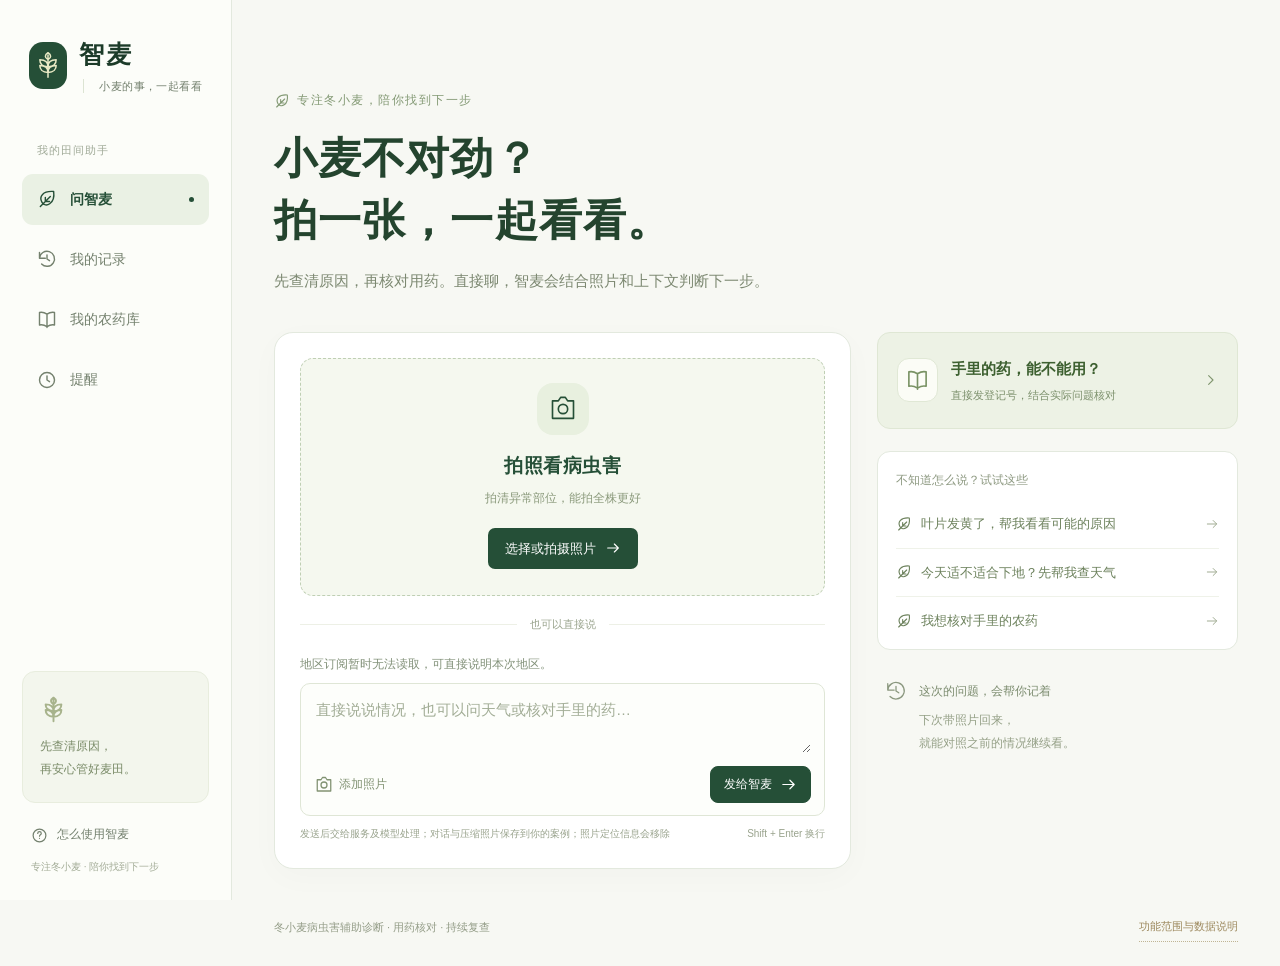
==== front_end/index.html @ 399b831f "fix: keep chat and live replies across in-app navigation" ====
<!doctype html>
<html lang="zh-CN">
  <head>
    <meta charset="UTF-8" />
    <meta name="viewport" content="width=device-width, initial-scale=1.0" />
    <meta name="theme-color" content="#254f37" />
    <meta
      name="description"
      content="拍照或说说小麦异常，一步步核对用药，带着新照片回来复查。"
    />
    <title>问智麦 · 智麦</title>
    <link rel="icon" href="assets/favicon.svg" type="image/svg+xml" />
    <link rel="stylesheet" href="css/app.css?v=2026.11.07.navigation" />
    <script src="js/store.js?v=2026.11.07.navigation" defer></script>
    <script src="js/assistant.js?v=2026.11.07.navigation" defer></script>
    <script src="js/ui.js?v=2026.11.07.navigation" defer></script>
    <script src="js/shell.js?v=2026.11.07.navigation" defer></script>
    <script src="js/navigation.js?v=2026.11.07.navigation" defer></script>
    <script src="js/reminders.js?v=2026.11.07.navigation" defer></script>
    <script src="js/reminder-cards.js?v=2026.11.07.navigation" defer></script>
    <script src="js/memory-ui.js?v=2026.11.07.navigation" defer></script>
    <script src="js/regions.js?v=2026.11.07.navigation" defer></script>
    <script src="js/search-ui.js?v=2026.11.07.navigation" defer></script>
    <script src="js/main.js?v=2026.11.07.navigation" defer></script>
    <script src="js/personal-chat.js?v=2026.11.07.navigation" defer></script>
  </head>
  <body data-screen="chat">
    <div id="app"></div>
    <noscript
      ><p>
        请启用 JavaScript 使用智麦。你可以拍照、描述症状或核对手里的药。
      </p></noscript
    >
  </body>
</html>
---- front_end/css/app.css ----
:root {
  --green: #254f37;
  --green-dark: #1c3b29;
  --soft: #edf3e9;
  --ink: #28362d;
  --muted: #73806e;
  --line: #e3e9de;
  --bg: #f7f8f3;
  --amber: #8c682e;
  --danger: #9d4940;
  --shadow: 0 8px 32px #233f2206;
}
* {
  box-sizing: border-box;
}
body {
  margin: 0;
  background: var(--bg);
  color: var(--ink);
  font:
    16px/1.8 -apple-system,
    BlinkMacSystemFont,
    "Segoe UI",
    "PingFang SC",
    "Microsoft YaHei",
    sans-serif;
}
a {
  color: inherit;
  text-decoration: none;
}
button,
input,
textarea {
  font: inherit;
}
button {
  cursor: pointer;
  color: inherit;
}
button:disabled {
  cursor: not-allowed;
  opacity: 0.55;
}
button,
a,
input,
textarea {
  outline-offset: 4px;
}
button:focus-visible,
a:focus-visible {
  outline: 3px solid #98b48d;
}
input:focus,
textarea:focus {
  outline: 2px solid #a4b897;
  border-color: #7e9c70;
}
h1,
h2,
h3,
p,
figure {
  margin: 0;
}
h1,
h2,
h3 {
  font-weight: 650;
}
img {
  max-width: 100%;
  display: block;
}
svg {
  vertical-align: middle;
}
.icon {
  width: 22px;
  height: 22px;
  flex-shrink: 0;
}
[hidden] {
  display: none !important;
}
.sr-only {
  position: absolute;
  width: 1px;
  height: 1px;
  margin: -1px;
  padding: 0;
  border: 0;
  overflow: hidden;
  clip: rect(0, 0, 0, 0);
  white-space: nowrap;
}
.skip-link {
  position: fixed;
  left: 20px;
  top: 0;
  transform: translateY(-120%);
  z-index: 100;
  background: var(--green);
  color: white;
  padding: 10px 15px;
  border-radius: 0 0 8px 8px;
}
.skip-link:focus {
  transform: translateY(0);
}
.site-header {
  height: 94px;
  border-bottom: 1px solid #e9ede4;
  background: #fbfcf8;
}
.header-inner {
  height: 100%;
  max-width: 1120px;
  padding: 0 30px;
  margin: auto;
  display: flex;
  align-items: center;
  gap: 35px;
}
.brand {
  display: flex;
  align-items: center;
  gap: 11px;
}
.brand > span {
  width: 40px;
  height: 43px;
  border-radius: 14px;
  background: var(--green);
  display: grid;
  place-items: center;
  color: #e8e9c4;
}
.brand .icon {
  width: 28px;
  height: 31px;
  stroke-width: 1.3;
}
.brand b {
  font-size: 27px;
  letter-spacing: 1.5px;
  color: var(--green-dark);
  line-height: 1.2;
}
.brand small {
  font-size: 12px;
  letter-spacing: 0.4px;
  color: #89917b;
  padding-left: 15px;
  border-left: 1px solid #dce4d3;
  margin-left: 4px;
}
.header-inner nav {
  display: flex;
  align-self: stretch;
  align-items: center;
  gap: 36px;
  margin-left: auto;
}
.header-inner nav a {
  position: relative;
  color: #7d8876;
  font-size: 15px;
  height: 100%;
  display: flex;
  align-items: center;
}
.header-inner nav a.active {
  color: var(--green);
  font-weight: 600;
}
.header-inner nav a.active:after {
  content: "";
  position: absolute;
  height: 3px;
  border-radius: 3px;
  bottom: 0;
  left: 0;
  right: 0;
  background: var(--green);
}
.icon-button {
  display: inline-flex;
  align-items: center;
  justify-content: center;
  width: 40px;
  height: 40px;
  border: 0;
  background: none;
  color: #829076;
  border-radius: 10px;
  flex-shrink: 0;
}
.icon-button:hover {
  background: #edf2e6;
  color: var(--green);
}
.help-button {
  margin-left: 1px;
}
.help-button .icon {
  width: 20px;
  height: 20px;
}
#main {
  max-width: 1040px;
  margin: 0 auto;
  padding: 0 30px;
  min-height: calc(100dvh - 185px);
}
#main:focus {
  outline: none;
}
.site-footer {
  max-width: 1040px;
  margin: 0 auto;
  padding: 28px 30px 24px;
  display: flex;
  justify-content: space-between;
  align-items: center;
  gap: 15px;
  color: #949d88;
  font-size: 11px;
}
.site-footer > button {
  font-size: 11px;
  border: 0;
  background: none;
  color: #9d895e;
  padding: 4px 0;
  border-bottom: 1px dotted #c0b594;
  white-space: nowrap;
}
.welcome {
  padding: 60px 0 36px;
}
.welcome-tag {
  color: #839974;
  font-size: 12px;
  letter-spacing: 1.5px;
  display: flex;
  align-items: center;
  gap: 7px;
}
.welcome-tag .icon {
  width: 16px;
  height: 16px;
}
.welcome h1 {
  font-size: 43px;
  line-height: 1.45;
  letter-spacing: 1.1px;
  color: #24442e;
  margin: 15px 0 16px;
}
.welcome > p {
  font-size: 15px;
  line-height: 1.9;
  color: #7c8871;
}
.mobile-break {
  display: none;
}
.home-workspace {
  display: grid;
  grid-template-columns: minmax(0, 1.6fr) minmax(290px, 1fr);
  gap: 26px;
  padding-bottom: 16px;
  align-items: start;
}
.start-card {
  padding: 25px;
  background: white;
  border: 1px solid var(--line);
  border-radius: 19px;
  box-shadow: var(--shadow);
}
.photo-start {
  width: 100%;
  display: flex;
  align-items: center;
  flex-direction: column;
  border: 1px dashed #bfcfb4;
  background: #f5f8ef;
  border-radius: 13px;
  padding: 24px 20px;
  color: var(--green);
  transition: background 0.15s;
  min-height: 238px;
}
.photo-start:hover {
  background: #edf4e4;
  border-color: #85a272;
}
.camera-badge {
  width: 52px;
  height: 52px;
  border-radius: 16px;
  background: #e8f0df;
  display: grid;
  place-items: center;
  margin-bottom: 14px;
}
.camera-badge .icon {
  width: 28px;
  height: 28px;
  stroke-width: 1.4;
}
.photo-start > strong {
  font-size: 19px;
  letter-spacing: 0.5px;
}
.photo-start > span:not(.camera-badge) {
  font-size: 12px;
  color: #8b9a7c;
  margin-top: 5px;
}
.photo-start > b {
  display: flex;
  align-items: center;
  gap: 9px;
  font-size: 13px;
  font-weight: 500;
  padding: 9px 17px;
  border-radius: 7px;
  background: var(--green);
  color: white;
  margin-top: 18px;
}
.photo-start > b .icon {
  width: 16px;
  height: 16px;
}
.or-label {
  display: flex;
  align-items: center;
  gap: 13px;
  color: #9ba58f;
  font-size: 11px;
  margin: 19px 0;
}
.or-label span {
  height: 1px;
  background: #edf0e6;
  flex: 1;
}
.home-aside {
  display: grid;
  gap: 22px;
}
.medicine-entry {
  display: flex;
  align-items: center;
  gap: 13px;
  background: #edf2e5;
  border: 1px solid #dfe7d4;
  border-radius: 13px;
  padding: 22px 19px;
  width: 100%;
  text-align: left;
  transition: background 0.15s;
}
.medicine-entry:hover {
  background: #e5eeda;
}
.entry-icon {
  width: 41px;
  height: 44px;
  display: grid;
  place-items: center;
  background: #fbfcf6;
  color: #799264;
  border: 1px solid #e0e8d5;
  border-radius: 12px;
  flex-shrink: 0;
}
.entry-icon .icon {
  width: 23px;
  height: 23px;
}
.medicine-entry strong {
  display: block;
  font-size: 15px;
  color: #3d6030;
}
.medicine-entry small {
  display: block;
  font-size: 11px;
  color: #7c906c;
  margin-top: 4px;
  line-height: 1.8;
}
.medicine-entry > .icon {
  margin-left: auto;
  width: 15px;
  color: #7f956d;
}
.quick-questions {
  background: #fff;
  border: 1px solid var(--line);
  border-radius: 13px;
  padding: 18px 18px 5px;
}
.quick-questions > h2 {
  font-size: 12px;
  font-weight: 500;
  color: #8d9981;
  margin-bottom: 9px;
}
.quick-questions > button {
  display: flex;
  align-items: center;
  gap: 9px;
  width: 100%;
  padding: 12px 0;
  background: none;
  border: 0;
  border-bottom: 1px solid #eff2e9;
  text-align: left;
  font-size: 13px;
  color: #6d825d;
}
.quick-questions > button:last-child {
  border: 0;
}
.quick-questions > button > .icon {
  width: 16px;
  height: 16px;
}
.quick-questions > button > .icon:last-child {
  margin-left: auto;
  width: 14px;
  color: #a0ac92;
}
.simple-promise {
  display: flex;
  gap: 12px;
  padding: 4px 8px;
  color: #8a977e;
}
.simple-promise > .icon {
  margin-top: 4px;
  width: 22px;
  height: 22px;
  stroke-width: 1.4;
}
.simple-promise strong {
  font-size: 12px;
  font-weight: 500;
  color: #7c8c6f;
}
.simple-promise p {
  font-size: 12px;
  line-height: 1.9;
  margin-top: 4px;
  color: #95a087;
}
.last-record {
  padding: 18px 20px;
  background: #f1f4e9;
  border: 1px solid #e4e9d9;
  border-radius: 12px;
}
.small-label {
  font-size: 11px;
  color: #8a977c;
  letter-spacing: 0.7px;
}
.last-record h2 {
  font-size: 14px;
  font-weight: 550;
  margin-top: 8px;
  overflow-wrap: anywhere;
  line-height: 1.8;
}
.last-record p {
  font-size: 11px;
  color: #94a086;
  margin-top: 4px;
}
.last-record > div {
  display: flex;
  justify-content: space-between;
  align-items: center;
  gap: 10px;
  margin-top: 15px;
}
.last-record a {
  color: #587b42;
  font-size: 12px;
}
.last-record a .icon {
  width: 15px;
  height: 15px;
}
.last-record button {
  border: 1px solid #d8e3cc;
  background: #fbfdf7;
  border-radius: 6px;
  padding: 5px 10px;
  color: #718762;
  font-size: 12px;
}
.button {
  display: inline-flex;
  align-items: center;
  justify-content: center;
  gap: 8px;
  border: 1px solid #dce4d4;
  background: #fff;
  min-height: 43px;
  padding: 10px 16px;
  border-radius: 8px;
  font-size: 13px;
  line-height: 1.6;
  font-weight: 500;
  transition: background 0.15s;
}
.button .icon {
  width: 17px;
  height: 17px;
}
.button.primary {
  background: var(--green);
  color: #fff;
  border-color: var(--green);
}
.button.primary:hover {
  background: var(--green-dark);
}
.button.secondary {
  color: #63814e;
  background: #fcfdf9;
}
.button.secondary:hover {
  background: #edf3e5;
}
.text-button {
  display: inline-flex;
  align-items: center;
  gap: 5px;
  border: 0;
  background: none;
  padding: 5px 0;
  color: #62834e;
  font-size: 13px;
}
.text-button .icon {
  width: 15px;
  height: 15px;
}
.composer {
  background: #fff;
  padding: 22px 24px;
  border-top: 1px solid #e8eddf;
}
.home-composer {
  border: 0;
  padding: 0;
}
.composer form {
  border: 1px solid #dfe6d6;
  border-radius: 10px;
  background: #fdfefb;
  padding: 12px 13px;
}
.composer form:focus-within {
  border-color: #a6ba96;
}
.composer textarea {
  width: 100%;
  display: block;
  resize: vertical;
  min-height: 54px;
  max-height: 180px;
  border: 0;
  background: none;
  color: #405b35;
  padding: 0 2px;
  font-size: 15px;
  line-height: 1.9;
  outline: none;
}
.composer textarea::placeholder {
  color: #a2ad96;
}
.composer-bottom {
  flex-wrap: wrap;
  display: flex;
  justify-content: space-between;
  align-items: center;
  gap: 10px;
  margin-top: 13px;
}
.attach-button {
  display: flex;
  align-items: center;
  gap: 6px;
  background: none;
  border: 0;
  padding: 5px 1px;
  color: #829373;
  font-size: 12px;
}
.attach-button .icon {
  width: 18px;
  height: 18px;
}
.composer-bottom .button {
  min-height: 37px;
  font-size: 12px;
  padding: 7px 13px;
}
.composer-caption {
  display: flex;
  justify-content: space-between;
  gap: 12px;
  margin-top: 9px;
  font-size: 10px;
  color: #99a38d;
}
.attachment {
  display: flex;
  align-items: center;
  gap: 10px;
  padding: 10px;
  background: #f0f5e8;
  border: 1px solid #e1e9d7;
  border-radius: 9px;
  margin-bottom: 12px;
}
.attachment > img {
  width: 48px;
  height: 48px;
  object-fit: cover;
  border-radius: 6px;
}
.attachment > span {
  min-width: 0;
  flex: 1;
}
.attachment strong {
  display: block;
  font-size: 12px;
  font-weight: 500;
  overflow: hidden;
  text-overflow: ellipsis;
  white-space: nowrap;
}
.attachment small {
  font-size: 11px;
  color: #8b9a7b;
}
.attachment .icon-button {
  width: 30px;
  height: 30px;
}
.attachment .icon {
  width: 16px;
}
.error {
  font-size: 12px;
  color: var(--danger);
  line-height: 1.9;
  overflow-wrap: anywhere;
}
.error:empty {
  display: none;
}
.composer > .error:not(:empty) {
  margin: 9px 0;
}
.dragging {
  outline: 2px dashed #7f9e6c;
  outline-offset: 4px;
}
.thread-heading {
  display: flex;
  align-items: center;
  justify-content: space-between;
  gap: 20px;
  padding: 30px 0 23px;
}
.back-link {
  display: inline-flex;
  align-items: center;
  gap: 6px;
  color: #8f9c81;
  font-size: 11px;
  margin-bottom: 8px;
}
.back-link > .icon {
  width: 13px;
  height: 13px;
}
.thread-heading h1 {
  font-size: 23px;
  line-height: 1.7;
  max-width: 760px;
  overflow-wrap: anywhere;
  letter-spacing: 0.2px;
}
.thread-heading > div > p {
  font-size: 11px;
  color: #8f9b81;
  margin-top: 3px;
}
.conversation {
  background: #fff;
  border: 1px solid var(--line);
  border-radius: 16px;
  box-shadow: var(--shadow);
  overflow: hidden;
  max-width: 860px;
  margin: 0 auto 15px;
}
.messages {
  padding: 27px 28px 4px;
  min-height: 200px;
}
.message {
  display: flex;
  align-items: flex-start;
  gap: 10px;
  margin-bottom: 26px;
}
.message.user {
  justify-content: flex-end;
}
.user-bubble {
  background: #ebf2e3;
  border: 1px solid #e3eadb;
  border-radius: 12px 0 12px 12px;
  max-width: 80%;
  padding: 12px 15px;
  color: #416131;
  font-size: 15px;
  line-height: 1.9;
  white-space: pre-wrap;
  overflow-wrap: anywhere;
}
.user-avatar {
  display: grid;
  place-items: center;
  border-radius: 9px;
  width: 29px;
  height: 29px;
  background: #f2eddf;
  color: #a59268;
  font-size: 10px;
  flex-shrink: 0;
}
.assistant-avatar {
  display: grid;
  place-items: center;
  flex-shrink: 0;
  width: 30px;
  height: 33px;
  border-radius: 10px;
  background: var(--green);
  color: #e6e8c3;
  margin-top: 2px;
}
.assistant-avatar > .icon {
  width: 22px;
  height: 24px;
  stroke-width: 1.3;
}
.assistant-content {
  flex: 1;
  min-width: 0;
  max-width: calc(100% - 40px);
}
.agent-answer,
.streaming-answer {
  line-height: 1.9;
  color: #405a35;
  overflow-wrap: anywhere;
}
.agent-evidence .knowledge-quote {
  margin-top: 14px;
  padding-top: 12px;
  border-top: 1px solid var(--line, #dce4d5);
  overflow-wrap: anywhere;
}
.speaker {
  display: block;
  color: #92a184;
  font-size: 10px;
  margin-bottom: 8px;
}
.speaker i {
  font-style: normal;
  margin: 0 3px;
  color: #b7c0ac;
}
.question-text {
  font-size: 17px;
  line-height: 1.9;
  max-width: 610px;
  color: #405a35;
}
.message-hint {
  font-size: 12px !important;
  color: #8a997b !important;
  line-height: 1.9 !important;
  margin: 9px 0 !important;
  white-space: normal;
}
.choices {
  display: flex;
  flex-wrap: wrap;
  gap: 10px;
  margin-top: 17px;
}
.choices > button {
  border: 1px solid #dce6d2;
  background: #fbfdf7;
  color: #63844e;
  border-radius: 8px;
  font-size: 14px;
  padding: 10px 17px;
  min-height: 45px;
  line-height: 1.6;
}
.choices > button:hover {
  background: #eaf2e1;
  border-color: #b6cba5;
}
.saved-photo {
  max-width: 310px;
  margin: 0;
}
.saved-photo > img {
  max-height: 250px;
  min-height: 40px;
  object-fit: contain;
  border-radius: 8px;
  background: #eef2e5;
}
.user-bubble > .saved-photo {
  margin-bottom: 9px;
}
.saved-photo figcaption {
  font-size: 11px;
  color: #899778;
  margin-top: 7px;
  white-space: normal;
}
.answer-card {
  padding: 21px 23px 20px;
  border: 1px solid #e2e9d8;
  border-radius: 0 12px 12px;
  background: #f6f9f0;
  max-width: 660px;
}
.answer-source {
  font-size: 10px;
  color: #94a183;
  letter-spacing: 0.5px;
}
.answer-card h2 {
  font-size: 19px;
  line-height: 1.7;
  color: #3e5e31;
  margin: 6px 0 11px;
  letter-spacing: 0.2px;
}
.answer-card > p {
  font-size: 14px;
  line-height: 1.95;
  color: #71865f;
}
.next-step {
  margin: 19px 0;
  padding: 14px 16px;
  border-radius: 8px;
  background: white;
  border: 1px solid #e5ebdd;
}
.next-step > span {
  display: flex;
  align-items: center;
  gap: 6px;
  font-size: 11px;
  color: #8b9d7b;
}
.next-step > span > .icon {
  width: 14px;
  height: 14px;
}
.next-step > p {
  color: #506f3f;
  font-size: 15px;
  line-height: 1.9;
  margin-top: 6px;
}
.medicine-note {
  display: flex;
  align-items: flex-start;
  gap: 8px;
  font-size: 12px !important;
  color: #8c805b !important;
}
.medicine-note > .icon {
  width: 16px;
  height: 16px;
  margin-top: 4px;
}
.explanation {
  border-top: 1px solid #e2e9d9;
  padding-top: 12px;
  margin-top: 17px;
}
.explanation summary {
  font-size: 11px;
  color: #8a997a;
  cursor: pointer;
  width: fit-content;
}
.explanation > p {
  font-size: 12px;
  color: #869777;
  line-height: 1.95;
  margin-top: 9px;
}
.answer-actions {
  display: flex;
  align-items: center;
  flex-wrap: wrap;
  gap: 9px;
  margin-top: 18px;
}
.answer-actions .button {
  font-size: 12px;
  min-height: 38px;
  padding: 8px 11px;
  white-space: normal;
}
.answer-actions .button .icon {
  width: 15px;
  height: 15px;
}
.answer-card.danger {
  background: #fcf5ef;
  border-color: #efdcd0;
}
.answer-card.danger h2 {
  color: #965b40;
}
.label-facts {
  margin: 15px 0;
  border-top: 1px solid #e2e8d8;
}
.label-facts > div {
  display: grid;
  grid-template-columns: 130px 1fr;
  gap: 12px;
  padding: 11px 0;
  border-bottom: 1px solid #e2e8d8;
  font-size: 13px;
}
.label-facts dt {
  color: #8a9a79;
}
.label-facts dd {
  margin: 0;
  color: #5e7a4c;
  overflow-wrap: anywhere;
}
.photo-pair {
  display: grid;
  grid-template-columns: 1fr 1fr;
  gap: 12px;
  margin: 18px 0 10px;
}
.photo-pair .saved-photo {
  min-width: 0;
}
.photo-pair .saved-photo img {
  width: 100%;
  height: 160px;
  object-fit: contain;
  background: #edf2e3;
}
.followup-tools {
  display: flex;
  flex-wrap: wrap;
  align-items: center;
  gap: 20px;
  padding: 5px 27px 14px 68px;
  color: #8b9b7c;
}
.followup-tools > button {
  border: 0;
  background: none;
  display: flex;
  align-items: center;
  gap: 6px;
  padding: 5px 0;
  font-size: 11px;
  color: #8b9b7c;
}
.followup-tools > button:hover {
  color: var(--green);
}
.followup-tools .icon {
  width: 14px;
  height: 14px;
}
.followup-date {
  margin: 0 25px 15px 68px;
  padding: 9px 12px;
  display: flex;
  align-items: center;
  flex-wrap: wrap;
  gap: 7px;
  background: #f4f6ec;
  border: 1px solid #e7ebdc;
  border-radius: 7px;
  color: #7b906a;
  font-size: 12px;
}
.followup-date > .icon {
  width: 15px;
  height: 15px;
}
.followup-date small {
  font-size: 10px;
  color: #a1aa93;
}
.closed-record {
  padding: 18px 25px 22px 68px;
  color: #8d9a7b;
  font-size: 13px;
}
.thinking {
  display: flex;
  gap: 8px;
  align-items: center;
  color: #9aa58f;
  font-size: 12px;
  padding-left: 40px;
  margin-bottom: 20px;
}
.spinner {
  width: 14px;
  height: 14px;
  display: inline-block;
  flex-shrink: 0;
  border: 2px solid #d2deca;
  border-top-color: var(--green);
  border-radius: 50%;
  animation: spin 0.9s linear infinite;
}
@keyframes spin {
  to {
    transform: rotate(360deg);
  }
}
.records-heading {
  display: flex;
  justify-content: space-between;
  align-items: center;
  padding: 45px 0 22px;
  gap: 18px;
}
.records-heading h1 {
  font-size: 31px;
  letter-spacing: 0.6px;
  margin-top: 6px;
}
.records-heading p {
  font-size: 14px;
  color: #88967a;
  margin-top: 6px;
}
.records-heading > .button {
  font-size: 12px;
}
.storage-note {
  font-size: 11px;
  color: #9b9c80;
  display: flex;
  align-items: center;
  gap: 7px;
  margin: 0 0 22px;
}
.storage-note > .icon {
  width: 14px;
  height: 14px;
}
.record-list {
  display: grid;
  gap: 13px;
  padding-bottom: 30px;
}
.record-row {
  display: flex;
  gap: 14px;
  align-items: center;
  padding: 19px 22px;
  background: #fff;
  border: 1px solid var(--line);
  border-radius: 12px;
  box-shadow: var(--shadow);
}
.record-main {
  display: flex;
  align-items: center;
  gap: 17px;
  flex: 1;
  min-width: 0;
}
.record-thumbnail {
  display: grid;
  place-items: center;
  width: 73px;
  height: 72px;
  background: #f1f5e9;
  border-radius: 9px;
  color: #97ae82;
  overflow: hidden;
  flex-shrink: 0;
}
.record-thumbnail img {
  width: 100%;
  height: 100%;
  object-fit: cover;
}
.record-thumbnail > .icon {
  width: 28px;
  height: 28px;
  stroke-width: 1.3;
}
.record-main > div:last-child {
  min-width: 0;
}
.record-date {
  font-size: 11px;
  color: #9aa58e;
}
.record-main h2 {
  font-size: 16px;
  font-weight: 550;
  line-height: 1.8;
  overflow: hidden;
  text-overflow: ellipsis;
  white-space: nowrap;
  max-width: 560px;
}
.record-main p {
  font-size: 12px;
  color: #80966d;
  margin-top: 3px;
}
.record-row-actions {
  display: flex;
  align-items: center;
  gap: 7px;
}
.record-row-actions .button {
  min-height: 36px;
  padding: 7px 11px;
  font-size: 12px;
}
.record-row-actions .icon-button {
  width: 30px;
  height: 30px;
}
.record-row-actions .icon {
  width: 16px;
  height: 16px;
}
.record-search {
  display: flex;
  align-items: center;
  gap: 10px;
  border: 1px solid var(--line);
  background: white;
  padding: 8px 13px;
  border-radius: 8px;
  margin: 0 0 19px;
  color: #92a281;
}
.record-search > .icon {
  width: 17px;
  height: 17px;
}
.record-search > input {
  border: 0;
  background: none;
  padding: 5px;
  width: 100%;
  font-size: 13px;
  outline: none;
}
.empty-records {
  border: 1px dashed #cfdcc2;
  border-radius: 15px;
  min-height: 330px;
  padding: 50px 25px;
  display: flex;
  flex-direction: column;
  align-items: center;
  justify-content: center;
  text-align: center;
  background: #f3f7ec;
}
.empty-records > span {
  width: 55px;
  height: 55px;
  display: grid;
  place-items: center;
  background: #e7efdd;
  color: #8fa876;
  border-radius: 18px;
  margin-bottom: 20px;
}
.empty-records > span > .icon {
  width: 29px;
  height: 29px;
  stroke-width: 1.2;
}
.empty-records h2,
.empty-records h1 {
  font-size: 19px;
  color: #6c8756;
  line-height: 1.8;
}
.empty-records p {
  font-size: 13px;
  color: #96a586;
  line-height: 1.9;
  margin: 9px 0 21px;
}
.storage-error {
  background: #fbf0e8;
  border: 1px solid #e9d9c7;
  color: #9a6843;
  font-size: 13px;
  line-height: 1.9;
  border-radius: 8px;
  padding: 13px 16px;
  margin: 20px 0;
}
.photo-unavailable {
  font-size: 11px;
  color: #9a9f8d;
  display: block;
  padding: 15px;
}
dialog {
  width: calc(100% - 36px);
  max-width: 500px;
  max-height: calc(100dvh - 50px);
  border: 1px solid #dce5d2;
  border-radius: 16px;
  background: #fff;
  color: var(--ink);
  padding: 0;
  margin: auto;
  box-shadow: 0 20px 90px #18321d30;
}
dialog::backdrop {
  background: #1d382a66;
  backdrop-filter: blur(3px);
}
dialog > form {
  display: flex;
  flex-direction: column;
  max-height: calc(100dvh - 50px);
}
dialog header {
  padding: 20px 23px 15px;
  display: flex;
  align-items: center;
  gap: 15px;
  justify-content: space-between;
  border-bottom: 1px solid var(--line);
}
dialog h2 {
  font-size: 19px;
  line-height: 1.7;
}
dialog header .icon-button {
  width: 30px;
  height: 30px;
}
dialog header .icon {
  width: 19px;
  height: 19px;
}
.dialog-body {
  padding: 23px;
  overflow: auto;
  font-size: 14px;
  line-height: 2;
  color: #6d8260;
}
.dialog-body > p {
  margin-bottom: 15px;
}
.dialog-body .dialog-note {
  font-size: 12px;
  color: #96a487;
  line-height: 1.9;
  margin: 13px 0 0;
}
.dialog-body label {
  display: block;
  font-size: 13px;
}
.dialog-body input,
.dialog-body textarea {
  display: block;
  width: 100%;
  padding: 10px 12px;
  background: #fff;
  border: 1px solid #dbe4d1;
  border-radius: 8px;
  color: var(--green);
  margin-top: 7px;
  font-size: 15px;
  line-height: 1.9;
  min-width: 0;
}
.dialog-body textarea {
  resize: vertical;
}
.dialog-body textarea::placeholder {
  color: #a1ad94;
  font-size: 13px;
}
.dialog-body .error {
  margin-top: 10px;
}
dialog footer {
  display: flex;
  justify-content: flex-end;
  gap: 10px;
  padding: 15px 23px;
  border-top: 1px solid var(--line);
  background: #fbfcf8;
}
.record-menu {
  display: grid;
  gap: 10px;
}
.record-menu > button {
  display: flex;
  gap: 10px;
  align-items: center;
  text-align: left;
  width: 100%;
  padding: 12px 13px;
  border: 1px solid #e4eadc;
  background: #f9fbf4;
  border-radius: 8px;
  color: #6c865b;
  font-size: 14px;
}
.record-menu .icon {
  width: 18px;
  height: 18px;
}
.record-menu .remove-action {
  color: #a06b5a;
  background: #fdf9f5;
}
.help-step {
  display: flex;
  gap: 15px;
  margin-bottom: 25px;
}
.help-step > b {
  display: grid;
  place-items: center;
  flex-shrink: 0;
  background: #eff4e6;
  color: #88a075;
  font-size: 13px;
  width: 31px;
  height: 31px;
  border-radius: 10px;
}
.help-step h3 {
  font-size: 15px;
  color: #547442;
}
.help-step p {
  font-size: 13px;
  color: #8a9b7b;
  margin-top: 3px;
  line-height: 1.9;
}
.demo-examples {
  border-top: 1px solid var(--line);
  padding-top: 13px;
  margin-top: 20px;
}
.demo-examples summary {
  font-size: 13px;
  cursor: pointer;
  color: #83976e;
}
.demo-examples p {
  font-size: 12px;
  color: #9aa789;
  margin: 11px 0;
}
.demo-examples .button {
  display: flex;
  width: 100%;
  margin: 8px 0;
  font-size: 12px;
}
.old-details {
  display: grid;
  grid-template-columns: 80px 1fr;
  gap: 10px;
  font-size: 13px;
}
.old-details dt {
  color: #9ba88b;
}
.old-details dd {
  margin: 0;
  overflow-wrap: anywhere;
}
#toasts {
  position: fixed;
  bottom: 22px;
  right: 24px;
  z-index: 150;
  display: grid;
  gap: 8px;
  max-width: calc(100% - 36px);
}
.toast {
  background: var(--green-dark);
  color: #fff;
  padding: 12px 18px;
  border-radius: 10px;
  font-size: 13px;
  box-shadow: 0 5px 25px #1d3c2433;
  max-width: 480px;
}
@media (min-width: 1500px) {
  .welcome {
    padding-top: 70px;
  }
  .welcome h1 {
    font-size: 48px;
  }
  .header-inner {
    max-width: 1180px;
  }
  #main,
  .site-footer {
    max-width: 1090px;
  }
  .home-workspace {
    gap: 30px;
  }
  .photo-start {
    min-height: 248px;
  }
  .welcome {
    padding-bottom: 40px;
  }
}
@media (max-width: 900px) {
  .header-inner {
    padding: 0 25px;
    gap: 22px;
  }
  .brand small {
    display: none;
  }
  .header-inner nav {
    gap: 28px;
  }
  #main {
    padding: 0 25px;
  }
  .welcome {
    padding-top: 43px;
  }
  .welcome h1 {
    font-size: 38px;
  }
  .home-workspace {
    grid-template-columns: minmax(0, 1.5fr) minmax(250px, 1fr);
    gap: 20px;
  }
  .start-card {
    padding: 20px;
  }
  .medicine-entry {
    padding: 20px 15px;
    gap: 10px;
  }
  .medicine-entry strong {
    font-size: 14px;
  }
  .medicine-entry small {
    font-size: 10px;
  }
  .entry-icon {
    width: 33px;
    height: 38px;
  }
  .quick-questions {
    padding: 17px 15px 5px;
  }
  .quick-questions > h2 {
    font-size: 11px;
  }
  .quick-questions > button {
    font-size: 12px;
  }
  .composer-caption > span:last-child {
    display: none;
  }
  .photo-start {
    padding: 23px 15px;
    min-height: 232px;
  }
  .photo-start > strong {
    font-size: 18px;
  }
  .site-footer {
    padding: 25px;
    font-size: 10px;
  }
  .site-footer > button {
    font-size: 10px;
  }
  .thread-heading h1 {
    font-size: 22px;
  }
  .record-main h2 {
    max-width: 410px;
  }
  .record-row {
    padding: 17px;
  }
  .record-row-actions .button {
    font-size: 11px;
    padding: 7px 10px;
  }
  .record-thumbnail {
    width: 64px;
    height: 64px;
  }
  .record-main {
    gap: 13px;
  }
}
@media (max-width: 680px) {
  .site-header {
    height: 73px;
  }
  .header-inner {
    padding: 0 20px;
    gap: 16px;
  }
  .brand {
    gap: 8px;
  }
  .brand > span {
    width: 33px;
    height: 36px;
    border-radius: 11px;
  }
  .brand .icon {
    width: 24px;
    height: 26px;
  }
  .brand b {
    font-size: 24px;
  }
  .header-inner nav {
    gap: 24px;
  }
  .header-inner nav a {
    font-size: 14px;
  }
  .help-button {
    width: 31px;
    height: 33px;
  }
  .help-button .icon {
    width: 18px;
    height: 18px;
  }
  #main {
    padding: 0 20px;
    min-height: calc(100dvh - 150px);
  }
  .welcome {
    padding: 32px 0 26px;
  }
  .welcome-tag {
    font-size: 10px;
    letter-spacing: 0.8px;
  }
  .welcome h1 {
    font-size: 34px;
    letter-spacing: 0.7px;
    line-height: 1.5;
    margin: 12px 0;
  }
  .welcome > p {
    font-size: 14px;
  }
  .home-workspace {
    grid-template-columns: 1fr;
    gap: 17px;
  }
  .home-aside {
    gap: 17px;
  }
  .start-card {
    padding: 20px;
  }
  .photo-start {
    min-height: 218px;
    padding: 21px;
  }
  .photo-start > strong {
    font-size: 19px;
  }
  .photo-start > span:not(.camera-badge) {
    font-size: 12px;
  }
  .camera-badge {
    width: 46px;
    height: 46px;
    border-radius: 14px;
    margin-bottom: 11px;
  }
  .camera-badge .icon {
    width: 25px;
    height: 25px;
  }
  .photo-start > b {
    font-size: 12px;
    margin-top: 16px;
    padding: 8px 14px;
  }
  .or-label {
    margin: 16px 0;
    font-size: 11px;
  }
  .medicine-entry {
    padding: 18px;
    gap: 13px;
  }
  .entry-icon {
    width: 38px;
    height: 41px;
  }
  .medicine-entry strong {
    font-size: 15px;
  }
  .medicine-entry small {
    font-size: 11px;
  }
  .medicine-entry > .icon {
    width: 17px;
  }
  .quick-questions {
    padding: 17px 18px 5px;
  }
  .quick-questions > h2 {
    font-size: 12px;
  }
  .quick-questions > button {
    font-size: 14px;
    padding: 12px 0;
  }
  .quick-questions > button > .icon {
    width: 17px;
    height: 17px;
  }
  .simple-promise {
    padding: 6px 3px;
  }
  .simple-promise strong {
    font-size: 12px;
  }
  .simple-promise p {
    font-size: 12px;
  }
  .simple-promise p br {
    display: none;
  }
  .site-footer {
    padding: 25px 20px;
    flex-direction: column;
    gap: 6px;
    align-items: center;
    font-size: 10px;
  }
  .site-footer > button {
    font-size: 10px;
  }
  .composer textarea {
    font-size: 15px;
  }
  .composer-caption {
    font-size: 10px;
  }
  .thread-heading {
    padding: 24px 0 18px;
  }
  .thread-heading h1 {
    font-size: 21px;
    line-height: 1.75;
    max-width: 430px;
  }
  .thread-heading > div > p {
    font-size: 10px;
  }
  .back-link {
    font-size: 10px;
    margin-bottom: 5px;
  }
  .conversation {
    border-radius: 13px;
  }
  .messages {
    padding: 23px 18px 4px;
  }
  .message {
    gap: 8px;
    margin-bottom: 23px;
  }
  .assistant-avatar {
    width: 27px;
    height: 30px;
    border-radius: 9px;
  }
  .assistant-avatar .icon {
    width: 20px;
    height: 23px;
  }
  .assistant-content {
    max-width: calc(100% - 35px);
  }
  .speaker {
    font-size: 9px;
  }
  .user-avatar {
    width: 26px;
    height: 27px;
    font-size: 9px;
  }
  .user-bubble {
    max-width: 85%;
    padding: 11px 13px;
    font-size: 14px;
  }
  .question-text {
    font-size: 16px;
    line-height: 1.95;
  }
  .choices {
    gap: 8px;
    margin-top: 15px;
  }
  .choices > button {
    font-size: 14px;
    padding: 9px 13px;
    min-height: 43px;
  }
  .answer-card {
    padding: 18px 17px 17px;
  }
  .answer-card h2 {
    font-size: 18px;
    line-height: 1.8;
  }
  .answer-card > p {
    font-size: 14px;
  }
  .answer-source {
    font-size: 9px;
  }
  .next-step {
    padding: 12px 13px;
    margin: 16px 0;
  }
  .next-step > p {
    font-size: 14px;
  }
  .next-step > span {
    font-size: 10px;
  }
  .medicine-note {
    font-size: 11px !important;
  }
  .answer-actions {
    gap: 8px;
    align-items: stretch;
  }
  .answer-actions .button {
    font-size: 11px;
    padding: 8px 10px;
    min-height: 37px;
  }
  .answer-actions .button > .icon {
    width: 14px;
    height: 14px;
  }
  .explanation {
    margin-top: 14px;
  }
  .explanation summary {
    font-size: 11px;
  }
  .explanation p {
    font-size: 12px;
  }
  .composer {
    padding: 17px 18px;
  }
  .home-composer {
    padding: 0;
  }
  .composer-bottom .button {
    font-size: 12px;
  }
  .followup-tools {
    padding: 3px 18px 13px 54px;
    gap: 16px;
  }
  .followup-tools button {
    font-size: 10px;
  }
  .followup-date {
    margin: 0 18px 13px 54px;
    font-size: 11px;
  }
  .followup-date small {
    font-size: 9px;
  }
  .closed-record {
    padding: 17px 18px 23px 54px;
  }
  .photo-pair {
    gap: 8px;
  }
  .photo-pair .saved-photo > img {
    height: 135px;
  }
  .photo-pair figcaption {
    font-size: 10px;
  }
  .saved-photo > img {
    max-height: 220px;
  }
  .label-facts > div {
    grid-template-columns: 105px 1fr;
    font-size: 12px;
    gap: 9px;
    padding: 10px 0;
  }
  .thinking {
    padding-left: 35px;
    font-size: 11px;
  }
  .records-heading {
    padding: 30px 0 19px;
    align-items: flex-start;
  }
  .records-heading h1 {
    font-size: 28px;
  }
  .records-heading p {
    font-size: 13px;
  }
  .records-heading > .button {
    font-size: 11px;
    padding: 8px 11px;
    min-height: 37px;
    margin-top: 14px;
  }
  .records-heading > .button .icon {
    width: 15px;
    height: 15px;
  }
  .storage-note {
    font-size: 10px;
    align-items: flex-start;
    margin-bottom: 19px;
  }
  .storage-note > .icon {
    margin-top: 2px;
  }
  .record-row {
    padding: 16px;
    flex-wrap: wrap;
    gap: 12px;
  }
  .record-main {
    flex-basis: 100%;
    gap: 13px;
  }
  .record-thumbnail {
    width: 62px;
    height: 62px;
  }
  .record-main h2 {
    font-size: 15px;
    max-width: 410px;
  }
  .record-date {
    font-size: 10px;
  }
  .record-main p {
    font-size: 11px;
  }
  .record-row-actions {
    margin-left: 75px;
    width: calc(100% - 75px);
    justify-content: space-between;
  }
  .record-row-actions .button {
    font-size: 11px;
    min-height: 33px;
    padding: 6px 10px;
  }
  .record-row-actions .icon-button {
    width: 28px;
    height: 28px;
  }
  .empty-records {
    min-height: 320px;
    padding: 35px 20px;
  }
  .empty-records h2,
  .empty-records h1 {
    font-size: 18px;
  }
  .empty-records p {
    font-size: 12px;
  }
  .empty-records > .button {
    font-size: 12px;
  }
  .last-record h2 {
    font-size: 14px;
  }
  .dialog-body {
    padding: 21px;
    font-size: 14px;
  }
  dialog header {
    padding: 18px 21px 14px;
  }
  dialog h2 {
    font-size: 18px;
  }
  dialog footer {
    padding: 14px 21px;
  }
  .dialog-note {
    font-size: 12px;
  }
  .help-step {
    gap: 13px;
    margin-bottom: 23px;
  }
  .help-step h3 {
    font-size: 14px;
  }
  .help-step p {
    font-size: 12px;
  }
  #toasts {
    right: 18px;
    bottom: 18px;
  }
  .toast {
    font-size: 12px;
  }
}
@media (max-width: 400px) {
  .header-inner {
    padding: 0 16px;
    gap: 13px;
  }
  .brand b {
    font-size: 23px;
  }
  .header-inner nav {
    gap: 20px;
  }
  .header-inner nav a {
    font-size: 13px;
  }
  .brand > span {
    width: 30px;
    height: 34px;
  }
  .help-button {
    width: 28px;
  }
  #main {
    padding: 0 16px;
  }
  .welcome {
    padding-top: 29px;
  }
  .welcome h1 {
    font-size: 32px;
  }
  .welcome-tag {
    font-size: 9px;
  }
  .welcome > p {
    font-size: 13px;
  }
  .mobile-break {
    display: block;
  }
  .start-card {
    padding: 17px;
  }
  .photo-start {
    min-height: 211px;
    padding: 20px 15px;
  }
  .photo-start > strong {
    font-size: 18px;
  }
  .photo-start > span:not(.camera-badge) {
    font-size: 11px;
  }
  .composer textarea {
    font-size: 14px;
    min-height: 58px;
  }
  .composer-bottom {
    gap: 7px;
    margin-top: 10px;
  }
  .attach-button {
    font-size: 11px;
  }
  .composer-bottom .button {
    font-size: 12px;
    min-height: 35px;
    padding: 7px 10px;
  }
  .home-workspace {
    gap: 15px;
  }
  .medicine-entry {
    padding: 17px 15px;
    gap: 11px;
  }
  .medicine-entry strong {
    font-size: 14px;
  }
  .medicine-entry small {
    font-size: 10px;
  }
  .quick-questions > button {
    font-size: 13px;
  }
  .quick-questions > h2 {
    font-size: 11px;
  }
  .thread-heading h1 {
    font-size: 19px;
  }
  .thread-heading > div > p {
    font-size: 9px;
  }
  .thread-heading {
    gap: 12px;
  }
  .messages {
    padding: 20px 13px 3px;
  }
  .message {
    gap: 7px;
  }
  .assistant-content {
    max-width: calc(100% - 33px);
  }
  .question-text {
    font-size: 16px;
  }
  .choices > button {
    font-size: 13px;
    padding: 9px 11px;
  }
  .answer-card {
    padding: 16px 14px;
  }
  .answer-card h2 {
    font-size: 17px;
  }
  .answer-card > p {
    font-size: 13px;
  }
  .next-step {
    padding: 11px;
  }
  .next-step > p {
    font-size: 14px;
  }
  .answer-actions .button {
    font-size: 11px;
    flex: 1;
    padding: 8px 7px;
  }
  .answer-actions .button .icon {
    display: none;
  }
  .label-facts > div {
    grid-template-columns: 90px 1fr;
    font-size: 11px;
  }
  .medicine-note {
    font-size: 11px !important;
  }
  .composer {
    padding: 15px 13px;
  }
  .home-composer {
    padding: 0;
  }
  .composer-caption {
    font-size: 9px;
  }
  .followup-tools {
    padding-left: 46px;
    gap: 14px;
  }
  .followup-date {
    margin-left: 46px;
    font-size: 10px;
  }
  .followup-date small {
    font-size: 9px;
  }
  .photo-pair {
    grid-template-columns: 1fr 1fr;
    gap: 7px;
  }
  .photo-pair .saved-photo > img {
    height: 105px;
  }
  .photo-pair figcaption {
    font-size: 9px;
  }
  .record-main h2 {
    font-size: 14px;
    max-width: 235px;
  }
  .record-thumbnail {
    width: 56px;
    height: 58px;
  }
  .record-main {
    gap: 11px;
  }
  .record-row {
    padding: 14px;
  }
  .record-row-actions {
    margin-left: 67px;
    width: calc(100% - 67px);
  }
  .records-heading p {
    font-size: 12px;
  }
  .records-heading > .button {
    font-size: 10px;
    padding: 7px 9px;
    gap: 5px;
  }
  .records-heading > .button > .icon {
    width: 13px;
  }
  .small-label {
    font-size: 10px;
  }
  .records-heading h1 {
    font-size: 26px;
  }
  .site-footer {
    font-size: 9px;
    padding: 23px 16px;
  }
  .site-footer > button {
    font-size: 9px;
  }
  .attachment strong {
    font-size: 11px;
  }
  .attachment small {
    font-size: 10px;
  }
  .attachment > img {
    width: 43px;
    height: 43px;
  }
  .dialog-body {
    padding: 19px;
  }
  dialog header {
    padding: 17px 19px 13px;
  }
  dialog footer {
    padding: 13px 19px;
  }
  .dialog-body > p {
    font-size: 13px;
  }
  .dialog-body input,
  .dialog-body textarea {
    font-size: 14px;
  }
  .record-menu > button {
    font-size: 13px;
  }
  .help-step h3 {
    font-size: 14px;
  }
}
@media (prefers-reduced-motion: reduce) {
  *,
  *:before,
  *:after {
    animation: none !important;
    transition: none !important;
    scroll-behavior: auto !important;
  }
}
.reading-photo {
  display: flex;
  align-items: center;
  gap: 8px;
  color: #8b9b7b;
  font-size: 12px;
  margin: 8px 0 12px;
}

/* On phones, both core actions precede the optional text entry. */
@media (max-width: 680px) {
  .home-workspace {
    display: flex;
    flex-direction: column;
    align-items: stretch;
    gap: 15px;
  }
  .start-card,
  .home-aside {
    display: contents;
  }
  .home-workspace .photo-start {
    order: 1;
    background: #fff;
    border: 1px solid #dce5d3;
    border-radius: 15px;
    min-height: 202px;
    box-shadow: var(--shadow);
  }
  .home-workspace .medicine-entry {
    order: 2;
  }
  .home-workspace .or-label {
    order: 3;
    margin: 2px 0 0;
  }
  .home-workspace .home-composer {
    order: 4;
    padding: 17px;
    background: white;
    border: 1px solid var(--line);
    border-radius: 13px;
    box-shadow: var(--shadow);
  }
  .home-workspace .quick-questions {
    order: 5;
  }
  .home-workspace .last-record,
  .home-workspace .simple-promise {
    order: 6;
  }
}

.streaming-message[hidden] {
  display: none;
}
#streamingAnswer {
  white-space: pre-wrap;
  overflow-wrap: anywhere;
}
.streaming-message small {
  display: block;
  margin-top: 12px;
  color: var(--muted);
}
/* Personal inventory and reminder entry remains reachable on narrow screens. */
@media (max-width: 600px) {
  .header-inner {
    flex-wrap: wrap;
  }
  .header-inner nav {
    flex-wrap: wrap;
    height: auto;
  }
}

/* Shared left navigation — one workspace for all four farmer journeys. */
.app-sidebar {
  position: fixed;
  inset: 0 auto 0 0;
  width: 232px;
  z-index: 30;
  display: flex;
  flex-direction: column;
  padding: 38px 22px 24px;
  background: #fcfdf9;
  border-right: 1px solid var(--line);
}
.sidebar-brand {
  align-items: center;
  gap: 12px;
  margin: 0 7px 48px;
}
.sidebar-brand > span {
  width: 43px;
  height: 47px;
  border-radius: 14px;
}
.sidebar-brand b {
  font-size: 25px;
  line-height: 1.3;
}
.sidebar-brand b small {
  display: block;
  margin-top: 8px;
  font-size: 11px;
  font-weight: 400;
  color: var(--muted);
  white-space: nowrap;
}
.nav-caption {
  margin: 0 15px 13px;
  font-size: 11px;
  letter-spacing: 1px;
  color: #a0aa98;
}
.app-sidebar nav {
  display: grid;
  gap: 9px;
}
.app-sidebar nav a {
  display: flex;
  align-items: center;
  gap: 13px;
  padding: 13px 15px;
  border-radius: 11px;
  font-size: 14px;
  color: #74816e;
  transition:
    background 0.15s,
    color 0.15s;
}
.app-sidebar nav a:hover {
  background: #f0f4ec;
  color: var(--green);
}
.app-sidebar nav a.active {
  color: var(--green);
  background: #eaf1e4;
  font-weight: 600;
}
.app-sidebar nav .icon {
  width: 20px;
  height: 20px;
  flex-shrink: 0;
}
.app-sidebar nav i {
  margin-left: auto;
  width: 5px;
  height: 5px;
  border-radius: 50%;
  background: var(--green);
}
.sidebar-bottom {
  margin-top: auto;
  padding-top: 35px;
}
.sidebar-note {
  padding: 22px 17px;
  background: #f3f6ed;
  border: 1px solid #e8edde;
  border-radius: 13px;
  color: #7a8b68;
}
.sidebar-note > .icon {
  width: 27px;
  height: 32px;
  margin-bottom: 9px;
  color: #a7b38c;
}
.sidebar-note p {
  font-size: 12px;
  line-height: 1.9;
}
.sidebar-help {
  display: flex;
  align-items: center;
  gap: 9px;
  font-size: 12px;
  background: none;
  border: none;
  padding: 21px 9px 12px;
  color: var(--muted);
}
.sidebar-help .icon {
  width: 17px;
  height: 17px;
}
.sidebar-bottom > small {
  display: block;
  padding: 0 9px;
  font-size: 10px;
  color: #a2ab96;
}
.app-workspace {
  margin-left: 232px;
  padding-top: 30px;
  min-width: 0;
}
.app-workspace #main {
  width: 100%;
  max-width: 1160px;
  min-height: calc(100dvh - 125px);
  padding-left: 42px;
  padding-right: 42px;
}
.app-workspace .site-footer {
  max-width: 1160px;
  padding-left: 42px;
  padding-right: 42px;
}
.mobile-menu,
.sidebar-backdrop {
  display: none;
}

/* Inventory / reminders use the same paper, borders and field-green accents. */
.personal-main {
  padding-top: 26px;
}
.personal-heading {
  display: flex;
  align-items: center;
  justify-content: space-between;
  gap: 24px;
  margin-bottom: 30px;
}
.page-eyebrow {
  display: flex;
  align-items: center;
  gap: 8px;
  color: #829470;
  font-size: 12px;
  margin-bottom: 10px;
}
.page-eyebrow .icon {
  width: 16px;
  height: 16px;
}
.personal-heading h1 {
  font-size: clamp(27px, 2.5vw, 35px);
  line-height: 1.45;
  letter-spacing: -0.8px;
  margin-bottom: 10px;
}
.personal-heading p {
  font-size: 14px;
  color: var(--muted);
}
.personal-heading > .button {
  flex-shrink: 0;
  font-size: 13px;
  padding: 12px 19px;
}
.personal-banner {
  display: flex;
  align-items: center;
  gap: 15px;
  padding: 20px 24px;
  border: 1px solid #e0e7d6;
  border-radius: 13px;
  background: #f0f4e9;
  color: #627454;
}
.personal-banner > .icon {
  width: 25px;
  height: 25px;
  flex-shrink: 0;
  color: #829766;
}
.personal-banner p {
  font-size: 13px;
  line-height: 1.85;
}
.personal-banner small {
  display: block;
  color: #8b987d;
  font-size: 11px;
  margin-top: 3px;
}
.personal-banner a {
  display: flex;
  align-items: center;
  gap: 8px;
  margin-left: auto;
  white-space: nowrap;
  font-size: 12px;
}
.personal-banner a .icon {
  width: 15px;
}
.personal-toolbar {
  display: flex;
  align-items: center;
  justify-content: space-between;
  gap: 18px;
  margin: 30px 0 20px;
}
.personal-toolbar h2 {
  font-size: 16px;
  font-weight: 600;
}
.personal-toolbar h2 span {
  margin-left: 8px;
  font-size: 11px;
  font-weight: 400;
  color: var(--muted);
}
.personal-search {
  display: flex;
  align-items: center;
  gap: 9px;
  width: 245px;
  padding: 9px 13px;
  border: 1px solid var(--line);
  background: #fff;
  border-radius: 9px;
}
.personal-search .icon {
  width: 16px;
  height: 16px;
  color: #9ba88e;
  flex-shrink: 0;
}
.personal-search input {
  min-width: 0;
  width: 100%;
  border: none;
  background: none;
  outline: none;
  font-size: 12px;
  color: var(--ink);
}
.personal-search:focus-within {
  outline: 2px solid #a4b897;
}
.personal-search input:focus {
  outline: none;
}
.personal-search input::placeholder {
  color: #a0aa96;
}
.personal-grid {
  display: grid;
  grid-template-columns: repeat(2, minmax(0, 1fr));
  gap: 20px;
}
.personal-card {
  display: flex;
  flex-direction: column;
  min-width: 0;
  padding: 24px;
  background: #fff;
  border: 1px solid var(--line);
  border-radius: 15px;
  box-shadow: var(--shadow);
  overflow-wrap: anywhere;
}
.card-top {
  display: flex;
  justify-content: space-between;
  align-items: center;
  margin-bottom: 19px;
}
.card-symbol {
  width: 40px;
  height: 40px;
  border-radius: 12px;
  background: #f1f5eb;
  color: #71885f;
  display: grid;
  place-items: center;
}
.card-symbol .icon {
  width: 20px;
  height: 20px;
}
.personal-badge {
  padding: 3px 9px;
  font-size: 10px;
  border-radius: 6px;
  background: #edf4e8;
  color: #5d7c4c;
}
.amber-badge {
  color: #9a8056;
  background: #f7f2e7;
}
.muted-badge {
  color: #91998b;
  background: #f1f3ed;
}
.personal-card h2 {
  font-size: 17px;
  line-height: 1.6;
  font-weight: 600;
}
.registration-number {
  font:
    12px/1.7 ui-monospace,
    SFMono-Regular,
    Consolas,
    monospace;
  margin: 7px 0 15px;
  color: #8b987e;
}
.personal-note {
  font-size: 12px;
  color: #839077;
  line-height: 1.9;
  white-space: pre-wrap;
  margin-bottom: 20px;
}
.card-actions {
  display: flex;
  align-items: center;
  justify-content: space-between;
  gap: 10px;
  border-top: 1px solid #edf0e8;
  padding-top: 16px;
  margin-top: auto;
}
.card-actions > div {
  display: flex;
  gap: 16px;
}
.card-actions .text-button {
  font-size: 11px;
  padding: 0;
}
.card-chat {
  display: inline-flex;
  gap: 6px;
  align-items: center;
}
.card-chat .icon {
  width: 14px;
  height: 14px;
}
.card-actions .subtle-danger {
  color: #a89b89;
}
.card-actions .subtle-danger:hover {
  color: var(--danger);
}
.personal-empty {
  display: grid;
  justify-items: center;
  text-align: center;
  border: 1px dashed #dce5d2;
  border-radius: 16px;
  padding: 58px 24px;
  background: #ffffff94;
}
.empty-illustration {
  position: relative;
  width: 86px;
  height: 86px;
  border-radius: 50%;
  background: #f0f4e9;
  color: #99ac81;
  display: grid;
  place-items: center;
  margin-bottom: 23px;
}
.empty-illustration::after {
  content: "";
  position: absolute;
  width: 20px;
  height: 20px;
  background: #e4edd8;
  border: 4px solid var(--bg);
  border-radius: 50%;
  right: -1px;
  bottom: 2px;
}
.empty-illustration .icon {
  width: 35px;
  height: 35px;
  stroke-width: 1.2;
}
.personal-empty h2 {
  font-size: 18px;
  font-weight: 500;
  margin-bottom: 12px;
}
.personal-empty p {
  color: #95a087;
  font-size: 12px;
  white-space: pre-line;
  line-height: 2;
  margin-bottom: 24px;
}
.personal-empty .button {
  font-size: 12px;
}
.reminder-tabs {
  display: flex;
  gap: 26px;
  border-bottom: 1px solid var(--line);
  margin-bottom: 22px;
}
.reminder-tabs button {
  position: relative;
  border: 0;
  background: none;
  color: #919d84;
  padding: 0 2px 14px;
  font-size: 13px;
}
.reminder-tabs button.selected {
  font-weight: 600;
  color: var(--green);
}
.reminder-tabs button.selected::after {
  content: "";
  position: absolute;
  inset: auto 0 -1px;
  height: 3px;
  border-radius: 3px;
  background: var(--green);
}
.notification-strip {
  display: flex;
  align-items: center;
  gap: 13px;
  padding: 16px 20px;
  border: 1px solid var(--line);
  border-radius: 12px;
  margin-bottom: 24px;
  background: #fff;
  color: #839374;
}
.notification-strip > .icon {
  width: 20px;
  height: 20px;
  flex-shrink: 0;
}
.notification-strip strong {
  display: block;
  font-size: 12px;
  font-weight: 500;
}
.notification-strip small {
  display: block;
  font-size: 11px;
  margin-top: 2px;
  color: #9aa58e;
}
.notification-strip .button {
  margin-left: auto;
  font-size: 11px;
  padding: 8px 11px;
  flex-shrink: 0;
}
.task-clock {
  font:
    500 34px/1.2 ui-sans-serif,
    sans-serif;
  color: var(--green);
  letter-spacing: -1px;
  margin: 0 0 18px;
}
.task-clock small {
  display: inline-block;
  font:
    11px/1.7 -apple-system,
    sans-serif;
  color: #9ba58f;
  margin-left: 12px;
  letter-spacing: 0;
}
.task-location {
  font-size: 11px;
  color: #99a48e;
  margin: 7px 0 15px;
}
.card-meta {
  display: block;
  color: #9ba58f;
  font-size: 10px;
  margin-bottom: 18px;
}
.message-text {
  font-size: 13px;
  line-height: 2;
  color: #75856a;
  white-space: pre-wrap;
  margin: 12px 0 18px;
}
.personal-footnote {
  color: #9ba58e;
  margin-top: 26px;
  font-size: 11px;
}
.personal-footnote summary {
  cursor: pointer;
}
.personal-footnote p {
  max-width: 750px;
  margin-top: 9px;
  line-height: 1.9;
}
.form-intro {
  font-size: 12px;
  line-height: 1.9;
  color: #8b987d;
}
.dialog-body label + label,
.dialog-body .personal-form-row,
.dialog-body .personal-form-row + label {
  margin-top: 16px;
}
.dialog-body label small {
  font-size: 10px;
  color: #a1ab96;
  margin-left: 6px;
}
.personal-form-row {
  display: grid;
  grid-template-columns: 1.3fr 1fr;
  gap: 16px;
}
.personal-form-row label + label {
  margin-top: 0;
}
.dialog-body select {
  display: block;
  width: 100%;
  padding: 10px 12px;
  border: 1px solid #dbe4d1;
  border-radius: 8px;
  background: #fff;
  margin-top: 7px;
  color: var(--green);
  font: inherit;
}
.personal-loading {
  text-align: center;
  padding: 100px 20px;
  color: var(--muted);
}
@media (max-width: 1100px) {
  .app-sidebar {
    width: 204px;
    padding: 30px 16px 22px;
  }
  .app-workspace {
    margin-left: 204px;
  }
  .app-workspace #main,
  .app-workspace .site-footer {
    padding-left: 26px;
    padding-right: 26px;
  }
  .personal-grid {
    gap: 15px;
  }
  .personal-card {
    padding: 20px;
  }
  .card-actions {
    flex-wrap: wrap;
  }
}
@media (max-width: 760px) {
  .app-sidebar {
    width: 232px;
    transform: translateX(-100%);
    visibility: hidden;
    transition: transform 0.18s;
    padding-top: 36px;
  }
  .nav-open .app-sidebar {
    transform: translateX(0);
    visibility: visible;
  }
  .sidebar-backdrop:not([hidden]) {
    display: block;
    position: fixed;
    inset: 0;
    z-index: 29;
    border: 0;
    background: #20392755;
  }
  .mobile-menu {
    display: grid;
    place-items: center;
    position: absolute;
    top: 15px;
    left: 14px;
    background: #fff;
    border: 1px solid var(--line);
    width: 36px;
    height: 36px;
    border-radius: 10px;
  }
  .app-workspace {
    margin-left: 0;
    padding-top: 60px;
  }
  .app-workspace #main,
  .app-workspace .site-footer {
    padding-left: 20px;
    padding-right: 20px;
  }
  .personal-main {
    padding-top: 13px;
  }
  .personal-heading {
    gap: 15px;
    align-items: flex-start;
    flex-wrap: wrap;
    margin-bottom: 24px;
  }
  .personal-heading h1 {
    font-size: 28px;
  }
  .personal-heading p {
    font-size: 12px;
  }
  .personal-heading > .button {
    font-size: 12px;
    padding: 9px 14px;
  }
  .personal-banner {
    padding: 16px;
    gap: 10px;
  }
  .personal-banner a {
    display: none;
  }
  .personal-banner p {
    font-size: 12px;
  }
  .personal-toolbar {
    align-items: stretch;
    flex-direction: column;
    gap: 13px;
    margin-top: 24px;
  }
  .personal-search {
    width: 100%;
  }
  .personal-grid {
    grid-template-columns: 1fr;
  }
  .personal-empty {
    padding: 42px 18px;
  }
  .personal-empty h2 {
    font-size: 16px;
  }
  .notification-strip {
    flex-wrap: wrap;
    padding: 16px;
  }
  .notification-strip .button {
    margin-left: 32px;
  }
  .personal-form-row {
    grid-template-columns: 1fr;
    gap: 0;
  }
  .personal-form-row label + label {
    margin-top: 16px;
  }
  .app-workspace .site-footer {
    flex-wrap: wrap;
    font-size: 10px;
  }
}
@media (prefers-reduced-motion: reduce) {
  .app-sidebar {
    transition: none;
  }
}
.reminder-alert {
  position: fixed;
  right: 24px;
  bottom: 24px;
  z-index: 60;
  width: min(420px, calc(100vw - 32px));
  max-height: 65vh;
  overflow: auto;
  padding: 24px;
  background: #fff;
  border: 1px solid #a3b78b;
  border-radius: 16px;
  box-shadow: 0 12px 60px #18321d33;
  color: var(--green);
}
.reminder-alert small {
  color: var(--muted);
  font-size: 12px;
}
.reminder-alert h2 {
  font-size: 20px;
  margin: 8px 0;
}
.reminder-alert p {
  white-space: pre-wrap;
  font-size: 14px;
  margin: 12px 0 20px;
  overflow-wrap: anywhere;
}
.reminder-alert > div {
  display: flex;
  gap: 10px;
  flex-wrap: wrap;
}
.reminder-count {
  margin-left: auto;
  background: var(--green);
  color: #fff;
  border-radius: 12px;
  padding: 0 7px;
  font-size: 11px;
}
.reminder-draft {
  padding: 24px;
  border: 1px solid var(--line);
  border-radius: 14px;
  background: white;
  margin: 20px auto;
  max-width: 850px;
}
.reminder-draft h3 {
  font-size: 18px;
}
.reminder-draft p {
  margin: 10px 0;
  color: var(--muted);
}
.reminder-draft .button {
  margin-right: 10px;
}
.reminder-alert [hidden],
.reminder-draft [hidden] {
  display: none;
}
.reminder-form-choice {
  margin-bottom: 18px;
}
.dialog-body label[hidden] {
  display: none;
}
.task-clock:has(small) {
  overflow-wrap: anywhere;
}
.message .reminder-draft {
  margin: 18px 0 22px;
  padding: 20px;
  background: #f3f7ed;
  border-color: #cbdcbd;
  max-width: 100%;
}
.reminder-draft h3 {
  display: flex;
  align-items: center;
  gap: 8px;
  font-size: 16px;
}
.reminder-draft h3 .icon {
  width: 19px;
  height: 19px;
}
.reminder-draft-actions {
  display: flex;
  gap: 10px;
  flex-wrap: wrap;
}
.message .reminder-draft p {
  font-size: 13px;
  line-height: 1.8;
  overflow-wrap: anywhere;
}
.message .reminder-draft [data-reminder-status] {
  font-size: 12px;
  margin-bottom: 0;
}
.memory-section-title {
  font-size: 19px;
  margin: 32px 0 18px;
}
.memory-timeline {
  margin: 18px 0;
}
.memory-timeline p {
  white-space: pre-wrap;
  overflow-wrap: anywhere;
  margin: 12px 0;
  font-size: 14px;
}
.memory-timeline .personal-badge {
  align-self: flex-start;
}
.memory-candidate {
  border-top: 1px solid var(--line);
  padding: 15px 0;
}
.memory-candidate small {
  display: block;
  color: var(--muted);
}
#serverCases {
  margin-top: 18px;
}
.memory-card .button {
  margin: 8px 8px 0 0;
}
.memory-card strong {
  overflow-wrap: anywhere;
}

/* Cases and regional subscriptions share the existing calm green workspace. */
.case-workspace {
  margin: 30px 0 44px;
}
.case-summary {
  display: flex;
  align-items: center;
  justify-content: space-between;
  gap: 24px;
  padding: 28px 0;
}
.case-summary h2 {
  color: var(--green, #254f37);
  margin: 10px 0;
}
.case-summary p,
.case-workspace small {
  color: var(--muted, #829179);
}
.case-workspace small {
  display: block;
  margin: 12px 0;
  line-height: 1.7;
}
.case-actions {
  display: flex;
  gap: 12px;
  flex-wrap: wrap;
  margin: 18px 0;
}
.case-detail-grid {
  display: grid;
  grid-template-columns: repeat(2, minmax(0, 1fr));
  gap: 22px;
}
.case-detail-grid .personal-card {
  min-width: 0;
}
.case-workspace h4 {
  margin: 24px 0 12px;
}
.case-workspace ul {
  padding-left: 24px;
  line-height: 1.9;
}
.case-workspace select {
  display: block;
  width: 100%;
  border: 1px solid #dce4d5;
  border-radius: 10px;
  background: #fafbf7;
  padding: 12px;
  margin: 12px 0;
  color: #254f37;
  font: inherit;
}
.case-photos {
  display: grid;
  grid-template-columns: repeat(auto-fill, minmax(180px, 1fr));
  gap: 18px;
  margin: 22px 0;
}
.case-photos figure {
  margin: 0;
}
.case-photos img {
  width: 100%;
  height: 180px;
  object-fit: cover;
  border-radius: 16px;
  background: #eef2e8;
}
.case-photos figcaption {
  font-size: 12px;
  color: #829179;
  margin: 8px 0;
}
.case-thread-links {
  margin-bottom: 20px;
}
.reminder-tabs a,
.reminder-tabs > span {
  padding: 16px 4px;
  color: #829179;
  text-decoration: none;
}
.reminder-tabs > span.selected {
  color: #254f37;
  border-bottom: 3px solid #254f37;
}
.subscription-pests {
  border: 1px solid #dce4d5;
  border-radius: 14px;
  padding: 14px;
  display: grid;
  grid-template-columns: 1fr 1fr;
}
.subscription-pests label {
  display: flex;
  gap: 10px;
  align-items: center;
  margin: 8px 0;
}
.subscription-pests input {
  width: auto;
}
@media (max-width: 700px) {
  .case-summary {
    align-items: flex-start;
    flex-direction: column;
  }
  .case-detail-grid {
    grid-template-columns: 1fr;
  }
  .case-actions .button {
    flex: 1;
    justify-content: center;
  }
  .case-workspace .personal-card {
    padding: 24px;
  }
  .reminder-tabs {
    flex-wrap: wrap;
    gap: 20px;
  }
  .case-photos {
    grid-template-columns: repeat(2, minmax(0, 1fr));
  }
}

.case-photos > p {
  grid-column: 1/-1;
}

.chat-region {
  display: flex;
  align-items: center;
  flex-wrap: wrap;
  gap: 10px 16px;
  margin: 0 0 16px;
  padding: 12px 0;
  border-bottom: 1px solid #e2e8db;
  font-size: 13px;
  color: #71846b;
}
.chat-region label {
  display: flex;
  align-items: center;
  flex-wrap: wrap;
  gap: 8px;
  flex: 1;
}
.chat-region select {
  max-width: 100%;
  min-width: 160px;
  color: #254f37;
  font: inherit;
  border: 1px solid #dce4d5;
  border-radius: 8px;
  background: #fafbf7;
  padding: 8px;
}
.chat-region small {
  width: 100%;
  font-size: 12px;
}
.chat-region-note {
  font-size: 12px;
  color: #829179;
  margin: 8px 0;
}

.weather-demo-panel {
  margin: 28px 0 44px;
  padding: 30px;
  border: 1px solid #e2dcc5;
  border-radius: 22px;
  background: #faf8ef;
}
.weather-demo-heading h2 {
  margin: 16px 0 12px;
}
.weather-demo-heading p {
  color: #7b826f;
  line-height: 1.8;
}
.weather-demo-controls {
  display: grid;
  grid-template-columns: 2fr 1fr;
  gap: 20px;
  margin: 24px 0;
}
.weather-demo-controls label {
  display: flex;
  flex-direction: column;
  gap: 10px;
  color: #62745a;
}
.weather-demo-controls select {
  width: 100%;
  min-width: 0;
  padding: 12px;
  color: #254f37;
  background: white;
  border: 1px solid #dce4d5;
  border-radius: 10px;
  font: inherit;
}
.weather-scenarios {
  display: flex;
  flex-wrap: wrap;
  gap: 12px;
}
.weather-demo-card {
  margin-top: 26px;
}
.weather-level {
  display: inline-flex;
  padding: 7px 12px;
  color: #35618e;
  background: #edf4fb;
  border-radius: 8px;
  font-size: 13px;
}
.weather-level.orange {
  color: #936220;
  background: #f5ead3;
}
.weather-level.red {
  color: #a33b31;
  background: #fae8e5;
}
.weather-advice {
  padding-left: 24px;
  line-height: 1.9;
}
.weather-advice li {
  padding: 5px 0;
}
.weather-subscription {
  border: 1px solid #dce4d5;
  padding: 18px;
  border-radius: 14px;
  margin: 18px 0;
}
.check-row {
  display: flex !important;
  flex-direction: row !important;
  align-items: center;
  gap: 10px;
}
.check-row input {
  width: auto !important;
}
.reminder-alert {
  max-height: 80vh;
  overflow: auto;
}
.reminder-alert ol {
  padding-left: 23px;
  line-height: 1.7;
}
.reminder-alert ol li {
  margin: 10px 0;
}
@media (max-width: 700px) {
  .weather-demo-panel {
    padding: 22px;
  }
  .weather-demo-controls {
    grid-template-columns: 1fr;
  }
  .weather-scenarios .button {
    width: 100%;
    justify-content: center;
  }
}
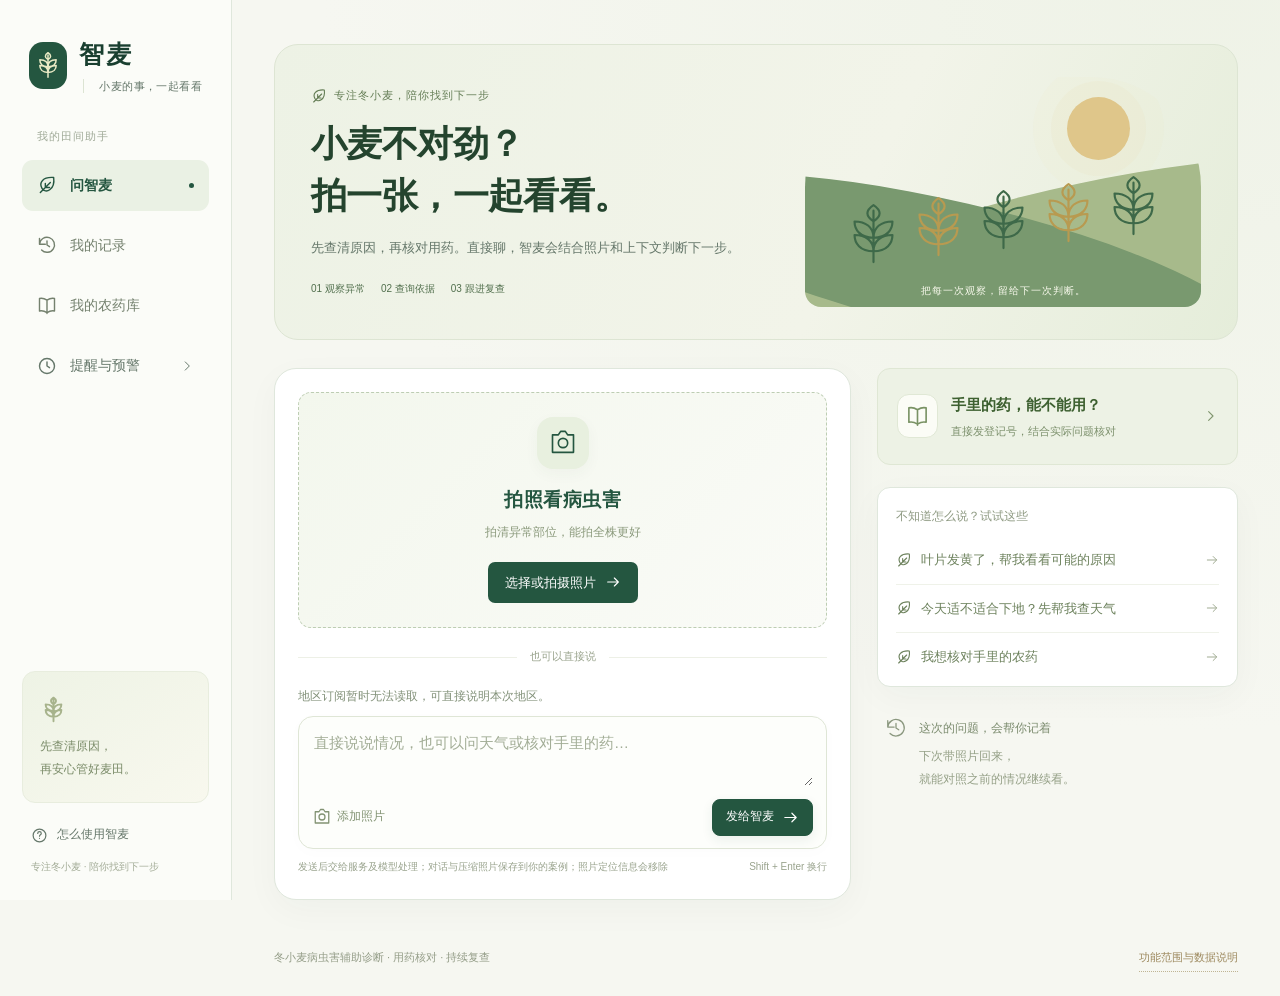
==== commit a56b6bba: "fix: stabilize execution plans and refine farmer workspace" ====
--- a/front_end/index.html
+++ b/front_end/index.html
@@ -10,19 +10,19 @@
     />
     <title>问智麦 · 智麦</title>
     <link rel="icon" href="assets/favicon.svg" type="image/svg+xml" />
-    <link rel="stylesheet" href="css/app.css?v=2026.11.07.navigation" />
-    <script src="js/store.js?v=2026.11.07.navigation" defer></script>
-    <script src="js/assistant.js?v=2026.11.07.navigation" defer></script>
-    <script src="js/ui.js?v=2026.11.07.navigation" defer></script>
-    <script src="js/shell.js?v=2026.11.07.navigation" defer></script>
-    <script src="js/navigation.js?v=2026.11.07.navigation" defer></script>
-    <script src="js/reminders.js?v=2026.11.07.navigation" defer></script>
-    <script src="js/reminder-cards.js?v=2026.11.07.navigation" defer></script>
-    <script src="js/memory-ui.js?v=2026.11.07.navigation" defer></script>
-    <script src="js/regions.js?v=2026.11.07.navigation" defer></script>
-    <script src="js/search-ui.js?v=2026.11.07.navigation" defer></script>
-    <script src="js/main.js?v=2026.11.07.navigation" defer></script>
-    <script src="js/personal-chat.js?v=2026.11.07.navigation" defer></script>
+    <link rel="stylesheet" href="css/app.css?v=2026.11.10.experience" />
+    <script src="js/store.js?v=2026.11.10.experience" defer></script>
+    <script src="js/assistant.js?v=2026.11.10.experience" defer></script>
+    <script src="js/ui.js?v=2026.11.10.experience" defer></script>
+    <script src="js/shell.js?v=2026.11.10.experience" defer></script>
+    <script src="js/navigation.js?v=2026.11.10.experience" defer></script>
+    <script src="js/reminders.js?v=2026.11.10.experience" defer></script>
+    <script src="js/reminder-cards.js?v=2026.11.10.experience" defer></script>
+    <script src="js/memory-ui.js?v=2026.11.10.experience" defer></script>
+    <script src="js/regions.js?v=2026.11.10.experience" defer></script>
+    <script src="js/search-ui.js?v=2026.11.10.experience" defer></script>
+    <script src="js/main.js?v=2026.11.10.experience" defer></script>
+    <script src="js/personal-chat.js?v=2026.11.10.experience" defer></script>
   </head>
   <body data-screen="chat">
     <div id="app"></div>
--- a/front_end/css/app.css
+++ b/front_end/css/app.css
@@ -3442,3 +3442,733 @@
     justify-content: center;
   }
 }
+
+/* Retrieved web pages stay visible after the live-search panel is removed. */
+.web-sources {
+  margin: 20px 0;
+  padding: 18px;
+  border: 1px solid #dce4d4;
+  border-radius: 16px;
+  background: #fafcf7;
+}
+.web-sources h3 {
+  margin: 0 0 4px;
+  font-size: 18px;
+}
+.web-sources .source-count,
+.search-source-note {
+  color: #687660;
+  font-size: 13px;
+}
+.web-source-list {
+  display: grid;
+  gap: 12px;
+  margin: 12px 0;
+}
+.web-source-card {
+  padding: 16px;
+  border: 1px solid #e1e7dc;
+  border-radius: 12px;
+  background: #fff;
+  min-width: 0;
+  overflow-wrap: anywhere;
+}
+.web-source-card h4 {
+  margin: 6px 0;
+  font-size: 16px;
+}
+.web-source-card p {
+  margin: 8px 0;
+  line-height: 1.7;
+}
+.web-source-card small {
+  display: block;
+  color: #687660;
+}
+.web-source-card a,
+.search-manual a {
+  color: #28583b;
+  text-decoration: underline;
+  text-underline-offset: 3px;
+}
+.source-open {
+  display: inline-block;
+  margin-top: 10px;
+}
+.search-manual {
+  font-size: 14px;
+}
+.search-manual a {
+  display: inline-block;
+  margin: 4px 20px 4px 0;
+}
+
+/* Field workspace: restrained motion, clear hierarchy, shared surfaces. */
+:root {
+  --green: #245640;
+  --green-dark: #193f30;
+  --ink: #243c31;
+  --muted: #65776a;
+  --line: #dfe7dc;
+  --bg: #f6f7f1;
+  --shadow: 0 10px 34px #24453209;
+}
+body {
+  background:
+    radial-gradient(ellipse at 95% 0, #e9efdf90, transparent 52%), var(--bg);
+}
+.app-sidebar {
+  background: #fbfcf8;
+  overflow-y: auto;
+}
+.sidebar-brand {
+  margin-bottom: 34px;
+}
+.sidebar-note {
+  background: linear-gradient(145deg, #eef3e5, #f8f8ee);
+}
+.app-sidebar .alert-nav {
+  min-width: 0;
+}
+.alert-nav > summary {
+  display: flex;
+  align-items: center;
+  gap: 13px;
+  padding: 13px 15px;
+  color: #65776a;
+  border-radius: 11px;
+  cursor: pointer;
+  list-style: none;
+  font-size: 14px;
+}
+.alert-nav > summary::-webkit-details-marker {
+  display: none;
+}
+.alert-nav > summary > .icon:last-child {
+  margin-left: auto;
+  width: 14px;
+  transition: transform 0.18s ease;
+}
+.alert-nav[open] > summary > .icon:last-child {
+  transform: rotate(90deg);
+}
+.alert-nav[open] > summary {
+  color: var(--green);
+  font-weight: 600;
+}
+.alert-nav > summary:hover {
+  background: var(--soft);
+}
+.alert-nav > summary:focus-visible {
+  outline: 3px solid #98b48d;
+  outline-offset: 2px;
+}
+.app-sidebar .secondary-nav {
+  margin: 4px 0 4px 24px;
+  padding-left: 10px;
+  border-left: 1px solid #d4dfd0;
+  display: grid;
+  gap: 3px;
+}
+.app-sidebar .secondary-nav a {
+  padding: 9px 10px;
+  font-size: 12px;
+  gap: 9px;
+}
+.app-sidebar .secondary-nav .icon {
+  width: 16px;
+  height: 16px;
+}
+.section-breadcrumb {
+  display: flex;
+  align-items: center;
+  gap: 8px;
+  color: var(--muted);
+  font-size: 12px;
+  margin: 6px 0 24px;
+}
+.section-breadcrumb .icon {
+  width: 12px;
+  height: 12px;
+}
+.section-breadcrumb span:last-child {
+  color: var(--green);
+}
+.section-link {
+  display: inline-flex;
+  align-items: center;
+  gap: 10px;
+  padding: 18px 0;
+  color: var(--green);
+  font-size: 14px;
+}
+.welcome {
+  position: relative;
+  display: grid;
+  grid-template-columns: 1.25fr 1fr;
+  align-items: center;
+  overflow: hidden;
+  padding: 32px 36px;
+  margin: 14px 0 28px;
+  border-radius: 24px;
+  background: linear-gradient(115deg, #edf2e5, #f2f4e9 60%, #e5edda);
+  border: 1px solid #dde5d3;
+  min-height: 270px;
+}
+.welcome-copy {
+  position: relative;
+  z-index: 1;
+}
+.welcome h1 {
+  font-size: clamp(26px, 2.8vw, 38px);
+  line-height: 1.45;
+  margin: 13px 0;
+  letter-spacing: -0.6px;
+}
+.welcome-copy > p {
+  font-size: 13px;
+  line-height: 1.9;
+  color: var(--muted);
+}
+.welcome-tag {
+  color: #657e56;
+  font-size: 11px;
+  letter-spacing: 1px;
+}
+.welcome-steps {
+  display: flex;
+  gap: 16px;
+  margin-top: 20px;
+  font-size: 10px;
+  color: #52704e;
+  flex-wrap: wrap;
+}
+.field-illustration {
+  height: 230px;
+  position: relative;
+  overflow: hidden;
+  border-radius: 110px 110px 16px 16px;
+  isolation: isolate;
+}
+.field-sun {
+  position: absolute;
+  top: 20px;
+  right: 18%;
+  width: 63px;
+  height: 63px;
+  border-radius: 50%;
+  background: #dfc68a;
+  box-shadow:
+    0 0 0 16px #dfc68a13,
+    0 0 0 34px #dfc68a0a;
+}
+.field-hill {
+  position: absolute;
+  width: 155%;
+  height: 130px;
+  border-radius: 50%;
+  bottom: -25px;
+}
+.field-hill.far {
+  background: #a7ba8b;
+  right: -50%;
+  bottom: -5px;
+  transform: rotate(-12deg);
+}
+.field-hill.near {
+  background: #79996f;
+  left: -40%;
+  transform: rotate(13deg);
+}
+.field-wheat {
+  position: absolute;
+  inset: 15px 10px 22px;
+  display: flex;
+  justify-content: center;
+  align-items: flex-end;
+  gap: 0;
+}
+.field-wheat > span {
+  color: #3e6949;
+  display: block;
+  transform-origin: 50% 100%;
+  animation: wheat-breeze 7s ease-in-out infinite alternate;
+  animation-delay: calc(var(--stalk) * -0.8s);
+}
+.field-wheat > span:nth-child(even) {
+  color: #b89a50;
+}
+.field-wheat .icon {
+  width: 65px;
+  height: calc(100px + var(--stalk) * 14px);
+  stroke-width: 0.8;
+}
+.field-caption {
+  position: absolute;
+  bottom: 7px;
+  width: 100%;
+  text-align: center;
+  color: #f9faed;
+  font-size: 10px;
+  letter-spacing: 1px;
+}
+@keyframes wheat-breeze {
+  from {
+    transform: rotate(-4deg);
+  }
+  to {
+    transform: rotate(4deg);
+  }
+}
+.start-card,
+.conversation,
+.personal-card,
+.quick-questions {
+  box-shadow: var(--shadow);
+}
+.start-card {
+  padding: 23px;
+  border-radius: 22px;
+}
+.photo-start {
+  min-height: 205px;
+  background: linear-gradient(135deg, #f3f7ed, #fafbf7);
+  border-color: #bdcdb3;
+}
+.camera-badge {
+  box-shadow: 0 5px 15px #2c59320a;
+  transition: transform 0.2s ease;
+}
+.photo-start:hover .camera-badge {
+  transform: translateY(-3px) rotate(-4deg);
+}
+.button {
+  transition:
+    transform 0.18s ease,
+    box-shadow 0.18s ease,
+    background 0.18s ease;
+}
+.button.primary {
+  box-shadow: 0 4px 12px #254f3715;
+}
+.button:hover:not(:disabled) {
+  transform: translateY(-1px);
+  box-shadow: 0 5px 14px #254f3715;
+}
+.button:active:not(:disabled) {
+  transform: translateY(0);
+}
+.personal-heading h1 {
+  letter-spacing: -1px;
+}
+.personal-heading > div > p {
+  max-width: 650px;
+}
+.personal-card {
+  border-radius: 20px;
+}
+.record-row {
+  transition:
+    border-color 0.2s ease,
+    box-shadow 0.2s ease;
+}
+.record-row:hover {
+  border-color: #afc3a4;
+  box-shadow: var(--shadow);
+}
+.chat-region {
+  background: #f7f9f2;
+  border-radius: 12px;
+  padding: 12px;
+  margin-bottom: 16px;
+  border-bottom: 0;
+}
+.chat-region select {
+  background-color: #fff;
+}
+.composer form {
+  border-radius: 15px;
+  box-shadow: 0 3px 16px #24453204;
+}
+.photo-prompts {
+  padding: 14px 0 16px;
+}
+.photo-prompts > div:first-child {
+  display: flex;
+  align-items: baseline;
+  flex-wrap: wrap;
+  gap: 6px 12px;
+  margin-bottom: 10px;
+}
+.photo-prompts strong {
+  font-size: 13px;
+  font-weight: 600;
+}
+.photo-prompts small {
+  font-size: 11px;
+  color: var(--muted);
+}
+.prompt-options {
+  display: flex;
+  flex-wrap: wrap;
+  gap: 7px;
+}
+.prompt-options button {
+  display: inline-flex;
+  align-items: center;
+  gap: 5px;
+  padding: 7px 10px;
+  border: 1px solid var(--line);
+  border-radius: 9px;
+  background: #fff;
+  font-size: 12px;
+  transition:
+    background 0.16s,
+    border-color 0.16s;
+}
+.prompt-options .icon {
+  width: 15px;
+  height: 15px;
+}
+.prompt-options button:hover,
+.prompt-options button[aria-pressed="true"] {
+  color: var(--green);
+  border-color: #9db78d;
+  background: #eef4e7;
+}
+.attachment {
+  border-radius: 13px;
+  animation: content-enter 0.22s ease-out;
+}
+.thinking {
+  border-radius: 12px;
+  background: #f2f6ed;
+  padding: 13px 16px;
+  margin: 20px 0;
+  color: var(--green);
+}
+.agent-answer {
+  line-height: 1.95;
+}
+.followup-tools {
+  flex-wrap: wrap;
+  gap: 10px 20px;
+}
+.plan-receipt {
+  margin: 22px 0;
+  padding: 22px;
+  border: 1px solid #cedcc3;
+  border-radius: 17px;
+  background: linear-gradient(130deg, #f0f5e8, #fafbf6);
+  animation: content-enter 0.25s ease-out;
+}
+.receipt-state {
+  display: inline-flex;
+  align-items: center;
+  gap: 7px;
+  font-size: 12px;
+  color: #376643;
+}
+.receipt-state .icon {
+  width: 16px;
+  height: 16px;
+}
+.plan-receipt h3 {
+  margin: 8px 0 12px;
+  font-size: 19px;
+}
+.plan-receipt > p {
+  font-size: 12px;
+  color: var(--muted);
+  margin: 12px 0;
+}
+.plan-receipt ol {
+  margin: 10px 0;
+  padding-left: 23px;
+  font-size: 14px;
+}
+.plan-receipt .button {
+  margin-top: 8px;
+  font-size: 13px;
+}
+.plan-unsaved {
+  background: #fbf7ed;
+  border-color: #e5d8b8;
+}
+.plan-list {
+  display: grid;
+  grid-template-columns: repeat(2, minmax(0, 1fr));
+  gap: 20px;
+  margin-top: 24px;
+}
+.plan-list .personal-empty {
+  grid-column: 1 / -1;
+}
+.plan-list-card {
+  padding: 26px;
+}
+.plan-list-card h2 {
+  font-size: 21px;
+  margin: 14px 0 8px;
+}
+.plan-tags {
+  display: flex;
+  flex-wrap: wrap;
+  gap: 7px;
+  margin: 18px 0 2px;
+}
+.plan-tags span {
+  font-size: 11px;
+  padding: 4px 8px;
+  border-radius: 6px;
+  background: #f0f4ea;
+  color: #55704a;
+}
+.plan-heading {
+  display: flex;
+  align-items: center;
+  justify-content: space-between;
+  gap: 20px;
+  margin: 30px 0 24px;
+}
+.plan-heading h1 {
+  font-size: clamp(24px, 2.7vw, 34px);
+  margin: 12px 0;
+  line-height: 1.5;
+}
+.plan-heading p {
+  color: var(--muted);
+  font-size: 12px;
+}
+.plan-heading .button {
+  flex-shrink: 0;
+  font-size: 13px;
+}
+.plan-context {
+  display: flex;
+  flex-wrap: wrap;
+  gap: 16px 25px;
+  padding: 16px 20px;
+  background: #eaf0e2;
+  border-radius: 13px;
+  margin-bottom: 24px;
+  color: #506b44;
+  font-size: 13px;
+}
+.plan-context .icon {
+  width: 17px;
+  height: 17px;
+}
+.plan-evidence {
+  padding: 24px;
+  margin: 20px 0;
+}
+.plan-evidence > h2 {
+  font-size: 18px;
+  margin: 0 0 10px;
+}
+.plan-evidence > h2:not(:first-child) {
+  margin-top: 25px;
+}
+.plan-evidence > p {
+  font-size: 14px;
+}
+.plan-section-title {
+  margin: 34px 0 18px;
+}
+.plan-section-title h2 {
+  font-size: 23px;
+}
+.plan-section-title p {
+  font-size: 13px;
+  color: var(--muted);
+  margin-top: 4px;
+}
+.plan-steps {
+  display: grid;
+  grid-template-columns: repeat(2, minmax(0, 1fr));
+  gap: 16px;
+}
+.plan-step {
+  display: flex;
+  align-items: flex-start;
+  gap: 16px;
+  padding: 25px;
+  border: 1px solid var(--line);
+  border-radius: 17px;
+  background: #fff;
+}
+.step-number {
+  font:
+    500 24px/1.5 Georgia,
+    serif;
+  color: #b2985f;
+  flex-shrink: 0;
+}
+.plan-step h2 {
+  font-size: 17px;
+  margin: 0 0 10px;
+}
+.plan-step p {
+  font-size: 13px;
+  color: #5c6e60;
+  line-height: 1.9;
+}
+.step-condition {
+  display: flex;
+  align-items: flex-start;
+  gap: 7px;
+  color: #738465;
+  font-size: 11px;
+  margin-top: 16px;
+}
+.step-condition .icon {
+  width: 14px;
+  height: 14px;
+  margin-top: 2px;
+}
+.reminder-tabs a[aria-current="page"] {
+  color: var(--green);
+  font-weight: 600;
+  border-bottom: 2px solid var(--green);
+}
+@keyframes content-enter {
+  from {
+    opacity: 0.4;
+    transform: translateY(5px);
+  }
+  to {
+    opacity: 1;
+    transform: translateY(0);
+  }
+}
+@media (min-width: 761px) {
+  .app-workspace {
+    animation: content-enter 0.22s ease-out;
+  }
+}
+@media (max-width: 1100px) {
+  .welcome {
+    padding: 24px;
+    grid-template-columns: 1.5fr 1fr;
+  }
+  .field-wheat .icon {
+    width: 45px;
+  }
+  .field-illustration {
+    height: 210px;
+  }
+  .plan-step {
+    padding: 20px;
+    gap: 12px;
+  }
+}
+@media (max-width: 760px) {
+  .welcome {
+    padding: 24px;
+    margin-top: 6px;
+    min-height: 245px;
+    grid-template-columns: 1fr;
+  }
+  .welcome-copy {
+    max-width: 90%;
+  }
+  .welcome h1 {
+    font-size: 28px;
+  }
+  .welcome-copy > p {
+    max-width: 245px;
+    font-size: 12px;
+  }
+  .welcome-steps {
+    gap: 10px;
+    font-size: 9px;
+  }
+  .field-illustration {
+    position: absolute;
+    width: 140px;
+    height: 145px;
+    right: -35px;
+    bottom: 0;
+    opacity: 0.25;
+  }
+  .field-wheat .icon {
+    width: 27px;
+    height: 115px;
+  }
+  .field-caption {
+    display: none;
+  }
+  .home-workspace {
+    gap: 18px;
+  }
+  .start-card {
+    padding: 17px;
+  }
+  .photo-start {
+    min-height: 185px;
+  }
+  .section-breadcrumb {
+    margin-bottom: 14px;
+  }
+  .plan-list,
+  .plan-steps {
+    grid-template-columns: 1fr;
+  }
+  .plan-heading {
+    align-items: flex-start;
+    flex-direction: column;
+  }
+  .plan-receipt {
+    padding: 17px;
+  }
+  .plan-receipt h3 {
+    font-size: 16px;
+  }
+  .plan-receipt .button {
+    width: 100%;
+    justify-content: center;
+  }
+  .plan-context {
+    gap: 8px 16px;
+    font-size: 12px;
+  }
+  .plan-evidence,
+  .plan-step {
+    padding: 18px;
+  }
+  .plan-section-title h2 {
+    font-size: 20px;
+  }
+  .chat-region {
+    padding: 10px;
+  }
+  .sidebar-bottom {
+    padding-top: 20px;
+  }
+}
+@media (prefers-reduced-motion: reduce) {
+  *,
+  *::before,
+  *::after {
+    animation: none !important;
+    transition: none !important;
+    scroll-behavior: auto !important;
+  }
+}
+.start-card.has-photo .photo-start,
+.start-card.has-photo .or-label {
+  display: none;
+}
+.skip-link:not(:focus) {
+  clip-path: inset(50%);
+  width: 1px;
+  height: 1px;
+  overflow: hidden;
+  padding: 0;
+}
+@media (max-width: 680px) {
+  .start-card.has-photo .home-composer {
+    order: 1;
+  }
+}
